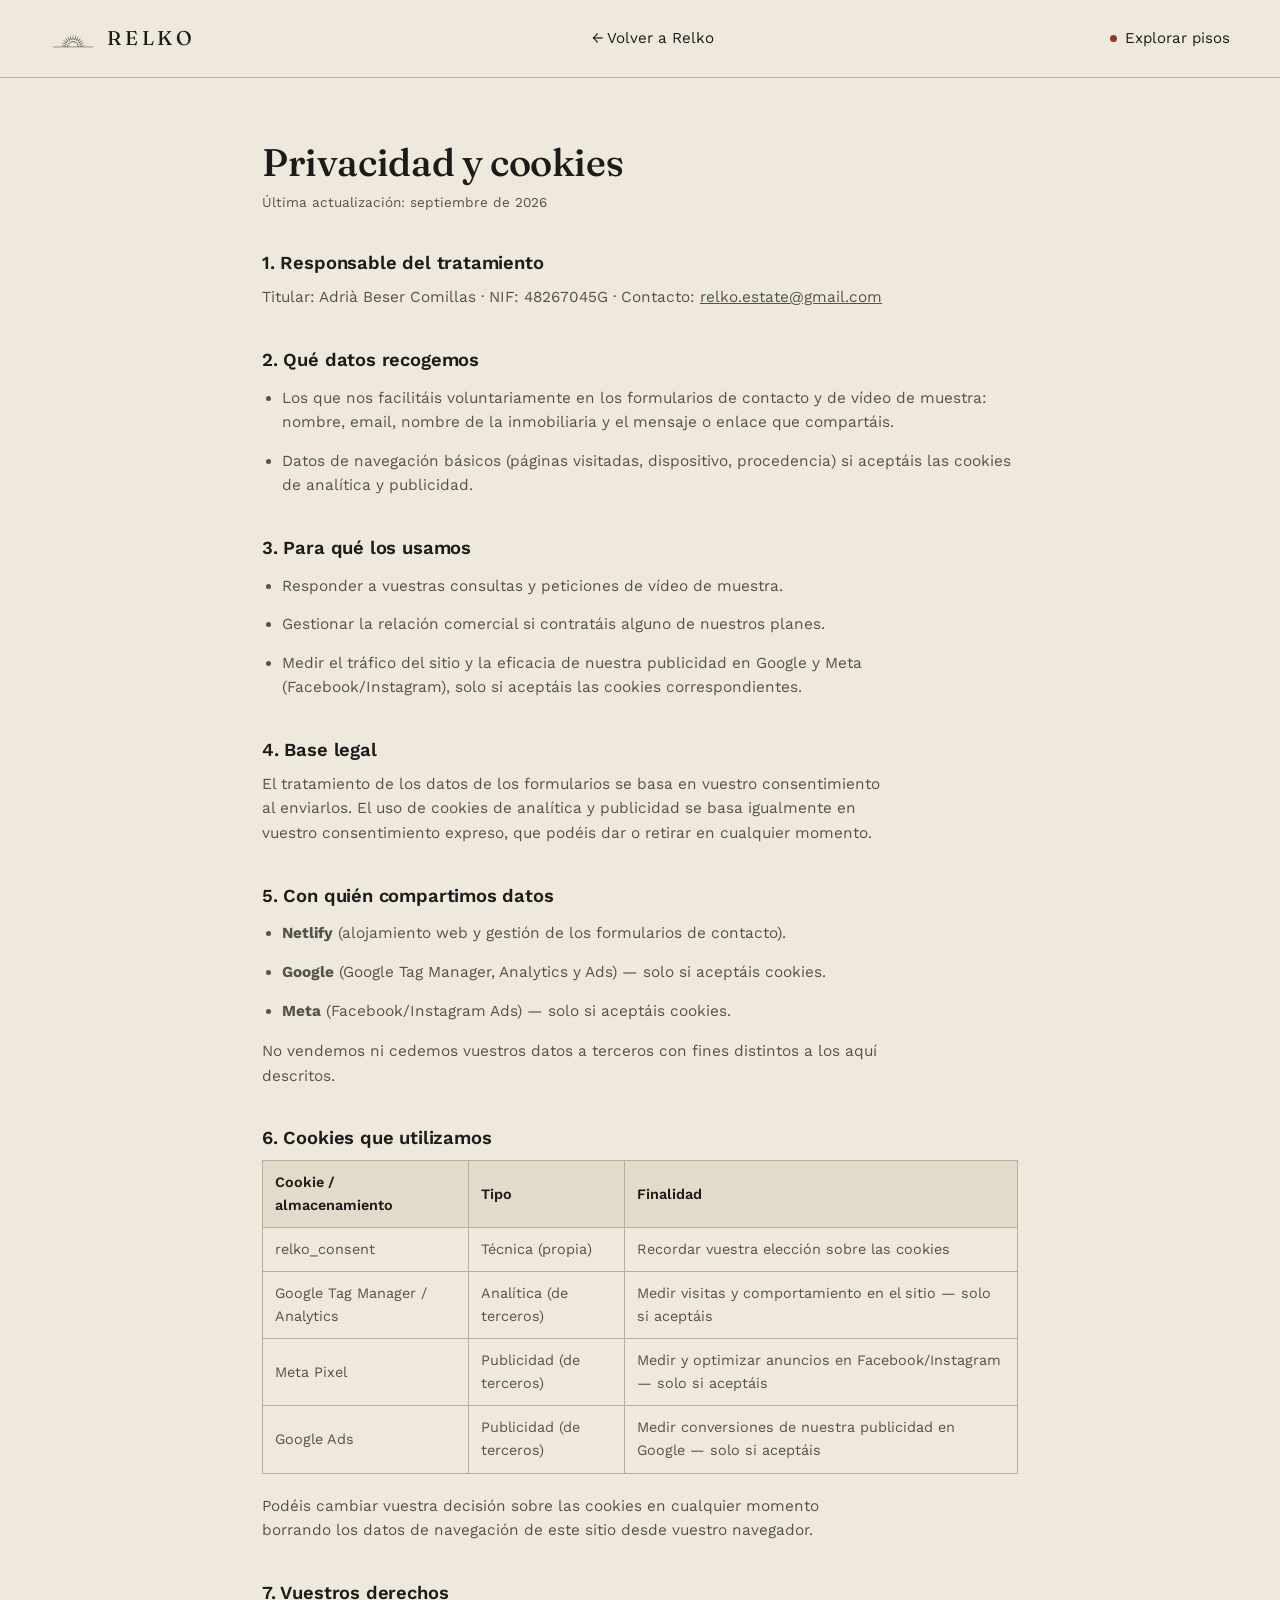
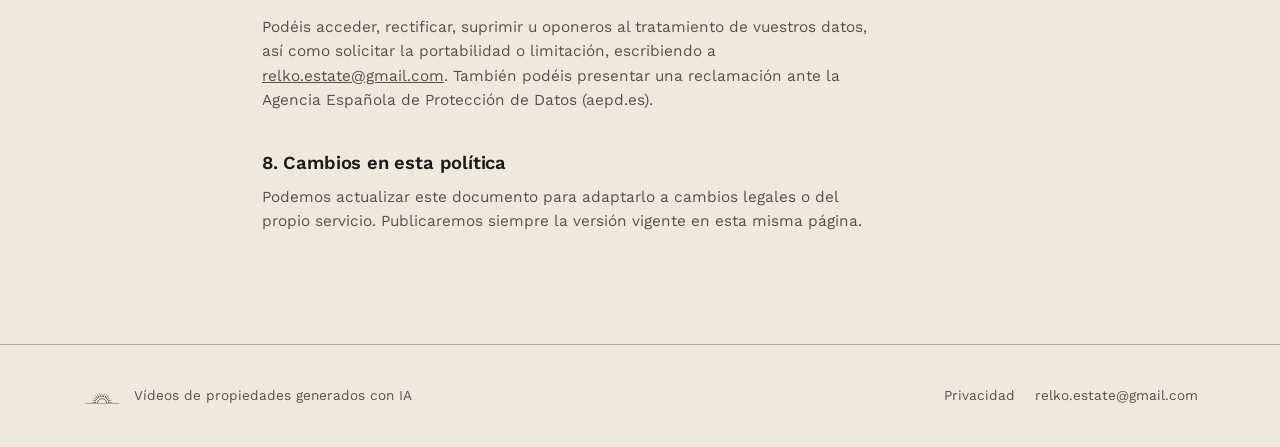
==== privacidad.html @ 25694e35 "Add Netlify Forms, advanced SEO, cookie consent + GTM/GA4 - Replace mailto: forms with real Netlify " ====
<!DOCTYPE html>
<html lang="es">
<head>
<meta charset="UTF-8">
<meta name="viewport" content="width=device-width, initial-scale=1.0">
<title>Privacidad y cookies — Relko</title>
<meta name="description" content="Política de privacidad y cookies de Relko: qué datos recogemos, para qué los usamos y cómo gestionamos las cookies de analítica y publicidad.">
<meta name="robots" content="noindex, follow">
<meta name="theme-color" content="#EFE9DD">
<link rel="icon" type="image/svg+xml" href="favicon.svg">
<link rel="preconnect" href="https://fonts.googleapis.com">
<link rel="preconnect" href="https://fonts.gstatic.com" crossorigin>
<link href="https://fonts.googleapis.com/css2?family=Fraunces:opsz,wght@9..144,400..600&family=Work+Sans:wght@400;500;600&display=swap" rel="stylesheet">
<link rel="stylesheet" href="css/styles.css">
<style>
  .legal{ padding: 64px 0 96px; }
  .legal .wrap{ max-width: 820px; }
  .legal h1{ font-size: clamp(1.9rem, 3.4vw, 2.4rem); margin-bottom: 8px; }
  .legal .updated{ font-size: 0.85rem; color: var(--ink-soft); margin-bottom: 40px; }
  .legal h2{ font-family:'Work Sans',sans-serif; font-weight:600; font-size: 1.15rem; margin: 40px 0 12px; }
  .legal p, .legal li{ font-size: 0.96rem; color: var(--ink-soft); margin-bottom: 14px; }
  .legal ul{ padding-left: 20px; }
  .legal table{ width:100%; border-collapse: collapse; margin: 12px 0 20px; font-size: 0.9rem; }
  .legal th, .legal td{ text-align:left; padding: 10px 12px; border: 1px solid var(--line); color: var(--ink-soft); }
  .legal th{ background: var(--bg-alt); color: var(--ink); font-weight:600; }
</style>
</head>
<body>

<header>
  <div class="wrap nav" id="nav">
    <a class="brand" href="index.html" aria-label="Relko, inicio">
      <svg class="sun" viewBox="0 0 120 60" role="img" aria-hidden="true">
        <g fill="currentColor">
          <path d="M41.3 48.6L27.2 48.0L41.0 50.8Z"/>
          <path d="M42.7 44.2L29.1 40.3L41.9 46.3Z"/>
          <path d="M45.0 40.3L32.8 33.3L43.8 42.2Z"/>
          <path d="M48.3 37.1L38.1 27.3L46.6 38.6Z"/>
          <path d="M52.2 34.7L44.7 22.8L50.2 35.7Z"/>
          <path d="M56.6 33.3L52.1 20.0L54.4 33.9Z"/>
          <path d="M61.1 33.0L60.0 19.0L58.9 33.0Z"/>
          <path d="M65.6 33.9L67.9 20.0L63.4 33.3Z"/>
          <path d="M69.8 35.7L75.3 22.8L67.8 34.7Z"/>
          <path d="M73.4 38.6L81.9 27.3L71.7 37.1Z"/>
          <path d="M76.2 42.2L87.2 33.3L75.0 40.3Z"/>
          <path d="M78.1 46.3L90.9 40.3L77.3 44.2Z"/>
          <path d="M79.0 50.8L92.8 48.0L78.7 48.6Z"/>
        </g>
        <path d="M46 52 A14 14 0 0 1 74 52" fill="none" stroke="currentColor" stroke-width="1.6"/>
        <path d="M8 52 H112" stroke="currentColor" stroke-width="1.1" fill="none"/>
      </svg>
      <span class="wordmark">Relko</span>
    </a>
    <nav class="links">
      <a href="index.html">← Volver a Relko</a>
    </nav>
    <div class="nav-right">
      <a class="tab-escaparate" href="propiedades.html"><span class="dot"></span> Explorar pisos</a>
    </div>
  </div>
</header>

<section class="legal">
  <div class="wrap">
    <h1>Privacidad y cookies</h1>
    <p class="updated">Última actualización: septiembre de 2026</p>

    <h2>1. Responsable del tratamiento</h2>
    <p>
      Titular: Adrià Beser Comillas ·
      NIF: 48267045G ·
      Contacto: <a href="mailto:relko.estate@gmail.com">relko.estate@gmail.com</a>
    </p>

    <h2>2. Qué datos recogemos</h2>
    <ul>
      <li>Los que nos facilitáis voluntariamente en los formularios de contacto y de vídeo de muestra: nombre, email, nombre de la inmobiliaria y el mensaje o enlace que compartáis.</li>
      <li>Datos de navegación básicos (páginas visitadas, dispositivo, procedencia) si aceptáis las cookies de analítica y publicidad.</li>
    </ul>

    <h2>3. Para qué los usamos</h2>
    <ul>
      <li>Responder a vuestras consultas y peticiones de vídeo de muestra.</li>
      <li>Gestionar la relación comercial si contratáis alguno de nuestros planes.</li>
      <li>Medir el tráfico del sitio y la eficacia de nuestra publicidad en Google y Meta (Facebook/Instagram), solo si aceptáis las cookies correspondientes.</li>
    </ul>

    <h2>4. Base legal</h2>
    <p>El tratamiento de los datos de los formularios se basa en vuestro consentimiento al enviarlos. El uso de cookies de analítica y publicidad se basa igualmente en vuestro consentimiento expreso, que podéis dar o retirar en cualquier momento.</p>

    <h2>5. Con quién compartimos datos</h2>
    <ul>
      <li><strong>Netlify</strong> (alojamiento web y gestión de los formularios de contacto).</li>
      <li><strong>Google</strong> (Google Tag Manager, Analytics y Ads) — solo si aceptáis cookies.</li>
      <li><strong>Meta</strong> (Facebook/Instagram Ads) — solo si aceptáis cookies.</li>
    </ul>
    <p>No vendemos ni cedemos vuestros datos a terceros con fines distintos a los aquí descritos.</p>

    <h2>6. Cookies que utilizamos</h2>
    <table>
      <tr><th>Cookie / almacenamiento</th><th>Tipo</th><th>Finalidad</th></tr>
      <tr><td>relko_consent</td><td>Técnica (propia)</td><td>Recordar vuestra elección sobre las cookies</td></tr>
      <tr><td>Google Tag Manager / Analytics</td><td>Analítica (de terceros)</td><td>Medir visitas y comportamiento en el sitio — solo si aceptáis</td></tr>
      <tr><td>Meta Pixel</td><td>Publicidad (de terceros)</td><td>Medir y optimizar anuncios en Facebook/Instagram — solo si aceptáis</td></tr>
      <tr><td>Google Ads</td><td>Publicidad (de terceros)</td><td>Medir conversiones de nuestra publicidad en Google — solo si aceptáis</td></tr>
    </table>
    <p>Podéis cambiar vuestra decisión sobre las cookies en cualquier momento borrando los datos de navegación de este sitio desde vuestro navegador.</p>

    <h2>7. Vuestros derechos</h2>
    <p>Podéis acceder, rectificar, suprimir u oponeros al tratamiento de vuestros datos, así como solicitar la portabilidad o limitación, escribiendo a <a href="mailto:relko.estate@gmail.com">relko.estate@gmail.com</a>. También podéis presentar una reclamación ante la Agencia Española de Protección de Datos (aepd.es).</p>

    <h2>8. Cambios en esta política</h2>
    <p>Podemos actualizar este documento para adaptarlo a cambios legales o del propio servicio. Publicaremos siempre la versión vigente en esta misma página.</p>
  </div>
</section>

<footer>
  <div class="wrap">
    <div class="footer-brand">
      <svg class="sun" viewBox="0 0 120 60" role="img" aria-hidden="true">
        <g fill="currentColor">
          <path d="M41.3 48.6L27.2 48.0L41.0 50.8Z"/>
          <path d="M42.7 44.2L29.1 40.3L41.9 46.3Z"/>
          <path d="M45.0 40.3L32.8 33.3L43.8 42.2Z"/>
          <path d="M48.3 37.1L38.1 27.3L46.6 38.6Z"/>
          <path d="M52.2 34.7L44.7 22.8L50.2 35.7Z"/>
          <path d="M56.6 33.3L52.1 20.0L54.4 33.9Z"/>
          <path d="M61.1 33.0L60.0 19.0L58.9 33.0Z"/>
          <path d="M65.6 33.9L67.9 20.0L63.4 33.3Z"/>
          <path d="M69.8 35.7L75.3 22.8L67.8 34.7Z"/>
          <path d="M73.4 38.6L81.9 27.3L71.7 37.1Z"/>
          <path d="M76.2 42.2L87.2 33.3L75.0 40.3Z"/>
          <path d="M78.1 46.3L90.9 40.3L77.3 44.2Z"/>
          <path d="M79.0 50.8L92.8 48.0L78.7 48.6Z"/>
        </g>
        <path d="M46 52 A14 14 0 0 1 74 52" fill="none" stroke="currentColor" stroke-width="1.6"/>
        <path d="M8 52 H112" stroke="currentColor" stroke-width="1.1" fill="none"/>
      </svg>
      <span>Vídeos de propiedades generados con IA</span>
    </div>
    <div class="footer-links">
      <a href="privacidad.html">Privacidad</a>
      <span>relko.estate@gmail.com</span>
    </div>
  </div>
</footer>

</body>
</html>
---- css/styles.css ----
:root{
  --bg: #EFE9DD;
  --bg-alt: #E3DBC9;
  --ink: #1C1B19;
  --ink-soft: #55524C;
  --paper: #F7F2E8;
  --gold: #C99A2E;
  --gold-dark: #A87F22;
  --brick: #8B3A2B;
  --line: #B7AF98;
  --line-soft: #CFC9B6;
}

*{ box-sizing: border-box; }
html{ scroll-behavior: smooth; }
body{
  margin:0;
  background: var(--bg);
  color: var(--ink);
  font-family: 'Work Sans', sans-serif;
  font-size: 16px;
  line-height: 1.6;
  -webkit-font-smoothing: antialiased;
}
h1,h2,h3{
  font-family: 'Fraunces', serif;
  font-weight: 520;
  line-height: 1.08;
  margin: 0;
  letter-spacing: -0.01em;
}
p{ margin: 0; color: var(--ink-soft); max-width: 62ch; }
a{ color: inherit; }
img,svg{ display:block; max-width:100%; }
.wrap{ max-width: 1180px; margin: 0 auto; padding: 0 32px; }
@media (max-width: 640px){ .wrap{ padding: 0 20px; } }

/* corner registration marks - blueprint motif */
.plate{ position: relative; border: 1px solid var(--line); }
.plate::before, .plate::after{
  content:""; position:absolute; width:10px; height:10px;
  border-top: 1.5px solid var(--ink); border-left: 1.5px solid var(--ink);
  top:-1px; left:-1px;
}
.plate::after{
  top:auto; left:auto; bottom:-1px; right:-1px;
  border-top:none; border-left:none;
  border-bottom: 1.5px solid var(--ink); border-right: 1.5px solid var(--ink);
}

/* ---------- HEADER ---------- */
header{
  position: sticky; top:0; z-index: 50;
  background: rgba(239,233,221,0.92);
  backdrop-filter: blur(6px);
  border-bottom: 1px solid var(--line);
}
.nav{ display:flex; align-items:center; justify-content:space-between; padding: 18px 0; }
.brand{ display:flex; align-items:center; gap:11px; text-decoration:none; color: var(--ink); }
.brand .sun{ width: 46px; height: 23px; overflow: visible; }
.brand .wordmark{
  font-family:'Fraunces', serif; font-weight: 430;
  font-size: 1.24rem; letter-spacing: 0.19em; text-transform: uppercase;
}
.brand:hover .sun{ color: var(--gold-dark); }
nav.links{ display:flex; gap: 32px; font-size: 0.95rem; }
nav.links a{ text-decoration:none; color: var(--ink); border-bottom: 1px solid transparent; }
nav.links a:hover{ border-bottom-color: var(--gold-dark); }
.nav-cta{
  padding: 9px 18px; background: var(--ink); color: var(--paper);
  text-decoration:none; font-size: 0.9rem; border: 1px solid var(--ink);
}
.nav-cta:hover{ background: transparent; color: var(--ink); }
.menu-btn{ display:none; background:none; border:1px solid var(--ink); padding:8px 10px; cursor:pointer; }
.nav-right{ display:flex; align-items:center; gap: 18px; }
.tab-escaparate{
  display:inline-flex; align-items:center; gap:8px;
  text-decoration:none; color: var(--ink); font-size: 0.94rem;
  padding: 8px 0; border-bottom: 1px solid transparent;
}
.tab-escaparate .dot{ width:7px; height:7px; border-radius:50%; background: var(--brick); display:inline-block; }
.tab-escaparate:hover{ border-bottom-color: var(--brick); }
body.en-escaparate .tab-escaparate{ border-bottom-color: var(--brick); font-weight:500; }

@media (max-width: 900px){ .nav-right .nav-cta{ display:none; } }
@media (max-width: 780px){
  nav.links, .nav-cta{ display:none; }
  .menu-btn{ display:block; }
  .nav.open nav.links{
    display:flex; flex-direction:column; gap: 16px;
    position:absolute; top:64px; left:0; right:0;
    background: var(--paper); border-bottom: 1px solid var(--line);
    padding: 20px 20px 24px;
  }
  .nav.open .nav-cta{ display:inline-block; margin: 0 20px 20px; text-align:center; }
}

/* ---------- HERO ---------- */
.hero{ padding: 74px 0 0; overflow: hidden; }
.hero-inner{ text-align: center; }
.hero-copy{
  max-width: 780px; margin: 0 auto;
  opacity:0; transform: translateY(14px);
  animation: rise 0.7s ease-out forwards;
}
@keyframes rise{ to{ opacity:1; transform:none; } }
@media (prefers-reduced-motion: reduce){ .hero-copy{ animation:none; opacity:1; transform:none; } }

.kicker{ font-size: 0.92rem; color: var(--ink-soft); margin-bottom: 20px; letter-spacing: 0.02em; }
.hero .kicker{ display:inline-block; padding: 0 0 6px; border-bottom: 1px solid var(--gold-dark); }
.hero h1{ font-size: clamp(2.3rem, 5vw, 3.9rem); margin-bottom: 24px; }
.hero h1 em{ font-style: normal; color: var(--brick); }
.hero p.lead{ font-size: 1.1rem; margin: 0 auto 34px; }
.cta-row{ display:flex; gap: 16px; flex-wrap: wrap; justify-content:center; }
.btn{ padding: 13px 26px; text-decoration:none; font-size: 0.98rem; display:inline-block; border: 1px solid var(--ink); cursor:pointer; }
.btn-primary{ background: var(--ink); color: var(--paper); }
.btn-primary:hover{ background: var(--brick); border-color: var(--brick); }
.btn-ghost{ background:transparent; color: var(--ink); }
.btn-ghost:hover{ background: var(--ink); color: var(--paper); }

.stage{ position: relative; margin: 72px auto 0; max-width: 860px; padding-bottom: 6px; }
.stage-rays{
  position:absolute; left:50%; top: -46px; transform: translateX(-50%);
  width: 132%; max-width: 1100px; color: var(--line); opacity: .55; pointer-events:none;
}
.browser{
  position: relative; width: min(660px, 100%); margin: 0 auto;
  background: var(--ink); border: 1px solid var(--ink); box-shadow: 0 24px 60px rgba(28,27,25,0.20);
}
.browser-bar{ display:flex; align-items:center; gap:6px; padding: 9px 12px; background:#2A2926; }
.browser-bar span{ width:8px; height:8px; border-radius:50%; background:#565349; }
.browser-bar i{
  font-style:normal; margin-left: 12px; font-size: 0.72rem; color:#8E8A7E;
  background:#201F1D; padding: 3px 12px; flex:1; text-align:center;
}
.browser-screen{
  position:relative; aspect-ratio: 16/9; overflow:hidden;
  background: linear-gradient(160deg,#4A4E52 0%, #34383C 55%, #232629 100%);
}
.listing{ position:absolute; left:22px; bottom:20px; color: var(--paper); text-align:left; }
.listing-title{ font-family:'Fraunces',serif; font-size: 1.15rem; }
.listing-meta{ font-size: 0.8rem; color:#B7BBC0; margin-top:3px; }

.phone{
  position:absolute; right: -6px; bottom: -34px; width: 168px; padding: 9px 9px 16px;
  background: var(--ink); border: 1px solid #3A3833; box-shadow: 0 18px 40px rgba(28,27,25,0.28);
}
@media (max-width: 720px){
  .phone{ width: 116px; right: -2px; bottom: -22px; padding: 6px 6px 11px; }
  .stage{ margin-top: 56px; }
}
.screen{
  position:relative; aspect-ratio: 9/16; overflow:hidden;
  background: linear-gradient(165deg,#4A4E52 0%, #34383C 55%, #232629 100%);
  border: 1px solid #454C58;
}
.grain{
  position:absolute; inset:0;
  background-image:
    linear-gradient(0deg, rgba(0,0,0,0.42), rgba(0,0,0,0.02) 45%),
    repeating-linear-gradient(90deg, rgba(255,255,255,0.045) 0 1px, transparent 1px 34px),
    repeating-linear-gradient(0deg, rgba(255,255,255,0.045) 0 1px, transparent 1px 34px);
}
.play{
  position:absolute; left:50%; top:46%; transform: translate(-50%,-50%);
  width: 52px; height:52px; border-radius:50%; background: rgba(247,242,232,0.94);
  display:flex; align-items:center; justify-content:center;
}
.play.small{ width: 30px; height:30px; }
.play::after{
  content:""; width:0; height:0;
  border-top: 9px solid transparent; border-bottom: 9px solid transparent;
  border-left: 14px solid var(--ink); margin-left:4px;
}
.play.small::after{ border-top-width:5px; border-bottom-width:5px; border-left-width:8px; margin-left:2px; }
.caption{ position:absolute; left:9px; right:9px; bottom:10px; color: var(--paper); text-align:left; }
.caption .tag{ display:inline-block; background: var(--gold); color: var(--ink); padding: 1px 6px; font-size: 0.56rem; margin-bottom:5px; }
.caption .room{ font-family:'Fraunces',serif; font-size:0.74rem; }
@media (max-width: 720px){ .caption .tag{ display:none; } .caption .room{ font-size:0.6rem; } }

.same-video{ position:absolute; left: 4%; bottom: -30px; font-family:'Fraunces',serif; font-size: 0.95rem; color: var(--ink-soft); }
.same-video::after{ content:""; position:absolute; left: 100%; top: 50%; width: 78px; height:1px; margin-left: 10px; background: var(--line); }
@media (max-width: 720px){ .same-video{ display:none; } }

/* ---------- STAT STRIP ---------- */
.stat-strip{ margin-top: 96px; border-top: 1px solid var(--line); border-bottom: 1px solid var(--line); background: var(--bg-alt); }
.stat-strip .wrap{ display:grid; grid-template-columns: repeat(3,1fr); }
.stat{ padding: 30px 28px; border-left: 1px solid var(--line); }
.stat:first-child{ border-left:none; }
@media (max-width: 700px){
  .stat-strip .wrap{ grid-template-columns: 1fr; }
  .stat{ border-left:none; border-top: 1px solid var(--line); }
  .stat:first-child{ border-top:none; }
}
.stat .num{ font-family:'Fraunces',serif; font-size: 2.1rem; color: var(--brick); }
.stat .label{ font-size: 0.92rem; color: var(--ink-soft); margin-top:4px; }

/* ---------- SECTION GENERIC ---------- */
section{ padding: 96px 0; }
.section-alt{ background: var(--bg-alt); }
.section-head{ max-width: 640px; margin-bottom: 56px; }
.section-head .kicker{ margin-bottom: 14px; }
.section-head h2{ font-size: clamp(1.9rem, 3.4vw, 2.6rem); margin-bottom: 16px; }

/* ---------- COMO FUNCIONA ---------- */
.steps{ display:grid; grid-template-columns: repeat(3, 1fr); gap:0; }
@media (max-width: 860px){ .steps{ grid-template-columns:1fr; } }
.step{ padding: 32px 30px; border-top: 1px solid var(--ink); border-left: 1px solid var(--line-soft); }
.step:first-child{ border-left:none; }
@media (max-width: 860px){ .step{ border-left:none; border-top: 1px solid var(--ink); } .step:first-child{ border-top: 1px solid var(--ink); } }
.step .n{ font-family:'Fraunces',serif; font-size: 2.6rem; color: var(--line); line-height:1; margin-bottom:18px; }
.step h3{ font-size: 1.2rem; margin-bottom: 10px; }
.step p{ font-size: 0.96rem; }

/* ---------- FORMATOS ---------- */
.formats{ display:grid; grid-template-columns: repeat(3,1fr); gap: 28px; }
@media (max-width: 900px){ .formats{ grid-template-columns:1fr; } }
.format-card{ padding: 30px 26px 34px; background: var(--paper); }
.format-card .fig{ height: 120px; margin-bottom: 22px; position:relative; border: 1px dashed var(--line); display:flex; align-items:center; justify-content:center; }
.format-card h3{ font-size: 1.12rem; margin-bottom: 10px; }
.format-card p{ font-size: 0.94rem; }
.fig .avatar-dot{ width:34px; height:34px; border-radius:50%; border:1.5px solid var(--ink); position:relative; }
.fig .avatar-dot::after{ content:""; position:absolute; left:50%; bottom:-16px; transform:translateX(-50%); width:46px; height:20px; border:1.5px solid var(--ink); border-bottom:none; border-radius: 30px 30px 0 0; }
.fig .path-line{ width: 70%; height:1px; background: var(--line); position:relative; }
.fig .path-line::before, .fig .path-line::after{ content:""; position:absolute; top:50%; width:8px; height:8px; border-radius:50%; transform:translateY(-50%); }
.fig .path-line::before{ left:0; background: var(--ink); }
.fig .path-line::after{ right:0; background: var(--gold-dark); }
.fig .data-tags span{ display:block; font-size:0.72rem; border:1px solid var(--line); padding:3px 8px; margin-bottom:6px; color: var(--ink-soft); }

/* ---------- IA ---------- */
.ai-grid{ display:grid; grid-template-columns: repeat(3,1fr); border-top: 1px solid var(--ink); }
@media (max-width: 900px){ .ai-grid{ grid-template-columns: repeat(2,1fr); } }
@media (max-width: 620px){ .ai-grid{ grid-template-columns: 1fr; } }
.ai-item{ padding: 30px 28px 34px; border-bottom: 1px solid var(--line-soft); border-left: 1px solid var(--line-soft); }
.ai-item:nth-child(3n+1){ border-left: none; }
@media (max-width: 900px){ .ai-item{ border-left: 1px solid var(--line-soft); } .ai-item:nth-child(3n+1){ border-left: 1px solid var(--line-soft); } .ai-item:nth-child(2n+1){ border-left: none; } }
@media (max-width: 620px){ .ai-item, .ai-item:nth-child(n){ border-left: none; } }
.ai-n{ font-family:'Work Sans',sans-serif; font-size: 0.78rem; letter-spacing: 0.16em; color: var(--gold-dark); margin-bottom: 16px; }
.ai-item h3{ font-size: 1.1rem; margin-bottom: 9px; }
.ai-item p{ font-size: 0.94rem; }

/* ---------- DIFUSION ---------- */
.dif-grid{ display:grid; grid-template-columns: repeat(3,1fr); gap: 26px; }
@media (max-width: 900px){ .dif-grid{ grid-template-columns: 1fr; } }
.dif-item{ background: var(--paper); border: 1px solid var(--line); padding: 30px 26px 32px; }
.dif-item h3{ font-size: 1.15rem; margin-bottom: 10px; }
.dif-item p{ font-size: 0.95rem; }
.dif-link{ display:inline-block; margin-top: 18px; font-size: 0.92rem; color: var(--ink); text-decoration:none; border-bottom: 1px solid var(--line); }
.dif-link:hover{ color: var(--brick); border-bottom-color: var(--brick); }

/* ---------- MUESTRA ---------- */
.sample{ display:grid; grid-template-columns: 1fr 1fr; gap: 0; border: 1px solid var(--ink); background: var(--paper); }
@media (max-width: 880px){ .sample{ grid-template-columns: 1fr; } }
.sample-left{ padding: 44px 40px; }
.sample-left h2{ font-size: clamp(1.7rem, 2.8vw, 2.2rem); margin-bottom: 16px; }
.sample-left p{ font-size: 0.98rem; }
.sample-list{ list-style:none; padding:0; margin: 26px 0 0; font-size: 0.94rem; color: var(--ink-soft); }
.sample-list li{ padding: 10px 0 10px 24px; border-top: 1px solid var(--line-soft); position:relative; }
.sample-list li::before{ content:""; position:absolute; left:2px; top: 19px; width: 10px; height:1px; background: var(--gold-dark); }
.sample-form{ padding: 44px 40px; border-left: 1px solid var(--line); background: var(--bg); }
@media (max-width: 880px){ .sample-form{ border-left:none; border-top: 1px solid var(--line); } }
.field-row{ display:grid; grid-template-columns: 1fr 1fr; gap: 14px; }
@media (max-width: 520px){ .field-row{ grid-template-columns: 1fr; gap:0; } }
.field label span{ color: var(--brick); }
.field select{ width:100%; padding: 10px 12px; font-family:'Work Sans',sans-serif; font-size: 0.95rem; border: 1px solid var(--line); background: var(--paper); color: var(--ink); }
.sample-form button{ width:100%; margin-top: 8px; padding: 14px 26px; background: var(--ink); color: var(--paper); border: 1px solid var(--ink); font-family:'Work Sans',sans-serif; font-size: 1rem; cursor:pointer; }
.sample-form button:hover{ background: var(--brick); border-color: var(--brick); }
.sample-note{ font-size: 0.82rem; margin-top: 14px; }
.sample-note a{ color: var(--ink); }

/* ---------- TRUST BAR ---------- */
.trust-bar{ display:grid; grid-template-columns: repeat(2, 1fr); gap: 18px 32px; }
@media (max-width: 700px){ .trust-bar{ grid-template-columns: 1fr; } }
.trust-item{ display:flex; align-items:flex-start; gap: 12px; font-size: 0.96rem; }
.trust-item .check{
  width: 20px; height: 20px; flex-shrink: 0; margin-top: 2px;
  color: var(--gold-dark);
}

/* ---------- PRICING ---------- */
.pricing-toggle{ display:inline-flex; border:1px solid var(--ink); margin-bottom: 44px; }
.pricing-toggle button{ padding: 10px 22px; background:none; border:none; font-family:'Work Sans',sans-serif; font-size: 0.94rem; cursor:pointer; color: var(--ink); }
.pricing-toggle button.active{ background: var(--ink); color: var(--paper); }
.price-panel{ display:none; }
.price-panel.active{ display:block; }
.single-price{ display:flex; align-items:baseline; gap:18px; flex-wrap:wrap; padding: 40px 36px; background: var(--paper); border:1px solid var(--line); margin-bottom: 20px; }
.single-price .amount{ font-family:'Fraunces',serif; font-size: 3.2rem; color: var(--brick); }
.single-price .desc{ max-width: 460px; }
.single-price .desc h3{ font-family:'Work Sans',sans-serif; font-weight:600; font-size:1.05rem; margin-bottom:6px; }
.plans{ display:grid; grid-template-columns: repeat(3,1fr); gap:0; border:1px solid var(--line); }
@media (max-width: 900px){ .plans{ grid-template-columns:1fr; } }
.plan{ padding: 34px 28px; border-left: 1px solid var(--line); background: var(--paper); }
.plan:first-child{ border-left:none; }
@media (max-width: 900px){ .plan{ border-left:none; border-top:1px solid var(--line); } .plan:first-child{ border-top:none; } }
.plan.featured{ background: var(--ink); color: var(--paper); }
.plan.featured p, .plan.featured .plan-name{ color: #C9CDD3; }
.plan-name{ font-size: 0.92rem; color: var(--ink-soft); margin-bottom: 6px; }
.plan .amount{ font-family:'Fraunces',serif; font-size: 2.4rem; margin-bottom: 4px; }
.plan .per{ font-size: 0.86rem; color: var(--ink-soft); margin-bottom: 22px; display:block; }
.plan.featured .per{ color:#9BA1AA; }
.plan ul{ list-style:none; padding:0; margin: 0 0 26px; font-size: 0.92rem; }
.plan li{ padding: 9px 0; border-top: 1px solid var(--line-soft); }
.plan.featured li{ border-top-color: #3A404A; }
.plan li:first-child{ border-top:none; }
.plan a{ text-decoration:none; font-size:0.9rem; font-weight:600; }
.plan .tag{ display:inline-block; background: var(--gold); color: var(--ink); font-size:0.72rem; padding:3px 9px; margin-bottom:14px; }
.fine-print{ font-size: 0.86rem; color: var(--ink-soft); margin-top: 22px; }

/* ---------- CTA FINAL ---------- */
.cta-final{ background: var(--ink); color: var(--paper); }
.cta-final .wrap{ padding: 96px 32px; text-align:center; }
.cta-final h2{ color: var(--paper); font-size: clamp(2rem,4vw,3rem); max-width: 720px; margin: 0 auto 26px; }
.cta-final p{ color:#B9BEC5; max-width: 520px; margin: 0 auto 36px; }
.cta-final .btn-primary{ background: var(--gold); border-color: var(--gold); color: var(--ink); }
.cta-final .btn-primary:hover{ background: var(--paper); border-color: var(--paper); }

/* ---------- CONTACTO ---------- */
.contact-grid{ display:grid; grid-template-columns: 1fr 1fr; gap: 56px; align-items:start; }
@media (max-width: 860px){ .contact-grid{ grid-template-columns:1fr; gap:40px; } }
.qa{ margin-top: 8px; }
.qa details{ border-top: 1px solid var(--line); padding: 16px 0; }
.qa details:last-of-type{ border-bottom: 1px solid var(--line); }
.qa summary{ cursor:pointer; list-style:none; font-size: 1rem; font-weight:500; display:flex; justify-content:space-between; align-items:center; gap:16px; }
.qa summary::-webkit-details-marker{ display:none; }
.qa summary::after{ content:"+"; font-size:1.2rem; color: var(--ink-soft); }
.qa details[open] summary::after{ content:"\2013"; }
.qa details p{ margin-top: 10px; font-size: 0.95rem; }

.contact-box{ background: var(--paper); border:1px solid var(--line); padding: 34px 30px; }
.contact-box h3{ font-size: 1.3rem; margin-bottom: 10px; }
.contact-box p{ font-size: 0.95rem; margin-bottom: 22px; }
.field{ margin-bottom: 16px; }
.field label{ display:block; font-size: 0.86rem; color: var(--ink-soft); margin-bottom: 6px; }
.field input, .field textarea{ width:100%; padding: 10px 12px; font-family:'Work Sans',sans-serif; font-size: 0.95rem; border: 1px solid var(--line); background: var(--bg); color: var(--ink); }
.field textarea{ min-height: 96px; resize: vertical; }
.field input:focus, .field textarea:focus, .field select:focus{ outline: 2px solid var(--gold-dark); outline-offset: 1px; }
.contact-box button{ padding: 12px 26px; background: var(--ink); color: var(--paper); border: 1px solid var(--ink); font-family:'Work Sans',sans-serif; font-size: 0.96rem; cursor:pointer; }
.contact-box button:hover{ background: var(--brick); border-color: var(--brick); }
.contact-direct{ margin-top: 18px; font-size: 0.88rem; color: var(--ink-soft); }
.contact-direct a{ color: var(--ink); }

.hp-field{ position:absolute; left:-9999px; top:-9999px; }
.form-success{
  display:none; margin-top:16px; padding:14px 16px;
  background: var(--bg); border:1px solid var(--gold-dark); color: var(--ink);
  font-size:0.9rem;
}
.form-success.visible{ display:block; }

/* ---------- BOTON FLOTANTE ---------- */
.float-contact{
  position: fixed; right: 22px; bottom: 22px; z-index: 80;
  display:flex; align-items:center; gap:9px; padding: 13px 20px;
  background: var(--ink); color: var(--paper); border: 1px solid var(--ink); text-decoration:none;
  font-size: 0.94rem; box-shadow: 0 6px 20px rgba(28,27,25,0.18);
}
.float-contact:hover{ background: var(--brick); border-color: var(--brick); }
.float-contact svg{ width: 16px; height: 16px; }
@media (max-width: 640px){ .float-contact{ right: 14px; bottom: 14px; padding: 12px 16px; font-size: 0.88rem; } }

/* ---------- FOOTER ---------- */
/* ---------- COOKIE BANNER ---------- */
.cookie-banner{
  position: fixed; left: 16px; right: 16px; bottom: 16px; z-index: 90;
  max-width: 620px; margin: 0 auto;
  background: var(--ink); color: var(--paper);
  border: 1px solid var(--ink);
  box-shadow: 0 12px 30px rgba(28,27,25,0.28);
}
.cookie-banner-inner{ padding: 20px 22px; }
.cookie-banner p{ color: #C9CDD3; font-size: 0.88rem; margin-bottom: 14px; }
.cookie-banner p a{ color: var(--paper); text-decoration: underline; }
.cookie-actions{ display:flex; gap: 10px; justify-content:flex-end; }
.cookie-actions button{
  padding: 9px 18px; font-family:'Work Sans',sans-serif; font-size: 0.88rem; cursor:pointer;
  border: 1px solid var(--paper);
}
#cookieReject{ background: transparent; color: var(--paper); }
#cookieReject:hover{ background: rgba(247,242,232,0.1); }
#cookieAccept{ background: var(--gold); color: var(--ink); border-color: var(--gold); }
#cookieAccept:hover{ background: var(--paper); border-color: var(--paper); }
@media (max-width: 480px){ .cookie-actions{ flex-direction: column-reverse; } .cookie-actions button{ width:100%; } }

footer{ padding: 40px 0; border-top:1px solid var(--line); }
footer .wrap{ display:flex; justify-content:space-between; align-items:center; flex-wrap:wrap; gap:16px; font-size:0.85rem; color: var(--ink-soft); }
.footer-brand{ display:flex; align-items:center; gap:12px; color: var(--ink); }
.footer-brand .sun{ width: 40px; height: 20px; overflow: visible; }
.footer-brand span{ color: var(--ink-soft); }
.footer-links{ display:flex; align-items:center; gap: 20px; }
.footer-links a{ color: var(--ink-soft); text-decoration:none; }
.footer-links a:hover{ color: var(--ink); }

/* ---------- ESCAPARATE: cabecera ---------- */
.esc-head{ padding: 68px 0 44px; }
.esc-head h1{ font-size: clamp(2.1rem, 4.4vw, 3.2rem); margin-bottom: 18px; max-width: 16ch; }
.esc-head p{ font-size: 1.05rem; }
.esc-count{ margin-top: 26px; font-size: 0.9rem; color: var(--ink-soft); display:inline-block; border-top: 1px solid var(--line); padding-top: 12px; }
.esc-count strong{ font-family:'Fraunces',serif; font-size: 1.3rem; color: var(--ink); }

/* ---------- ESCAPARATE: filtros ---------- */
.esc-filters{ position: sticky; top: 69px; z-index: 40; background: var(--bg-alt); border-top: 1px solid var(--line); border-bottom: 1px solid var(--line); }
.filters-toggle{ display:none; }
.filter-row{ display:grid; grid-template-columns: 1.4fr repeat(5, 1fr) auto; gap: 14px; align-items:end; padding: 18px 0; }
@media (max-width: 1040px){ .filter-row{ grid-template-columns: repeat(3,1fr); } }
@media (max-width: 760px){
  .filters-toggle{
    display:flex; width:100%; align-items:center; justify-content:space-between;
    padding: 14px 0; background:none; border:none; cursor:pointer;
    font-family:'Work Sans',sans-serif; font-size: 0.95rem; font-weight:500; color: var(--ink);
  }
  .filters-toggle .chevron{ width:18px; height:18px; transition: transform .2s ease; }
  #escFilters.open .filters-toggle .chevron{ transform: rotate(180deg); }
  .filter-row{ display:none; padding-top: 4px; }
  #escFilters.open .filter-row{ display:grid; }
}
@media (max-width: 620px){ .filter-row{ grid-template-columns: repeat(2,1fr); } }
.filter label{ display:block; font-size: 0.76rem; color: var(--ink-soft); margin-bottom: 5px; letter-spacing: 0.04em; }
.filter input, .filter select{ width: 100%; padding: 9px 10px; font-family:'Work Sans',sans-serif; font-size: 0.92rem; border: 1px solid var(--line); background: var(--paper); color: var(--ink); }
#f-limpiar{ padding: 9px 16px; background: transparent; color: var(--ink); border: 1px solid var(--ink); font-family:'Work Sans',sans-serif; font-size: 0.9rem; cursor:pointer; height: 38px; }
#f-limpiar:hover{ background: var(--ink); color: var(--paper); }

/* ---------- ESCAPARATE: resultados ---------- */
.esc-results{ padding: 34px 0 84px; }
.results-bar{ display:flex; justify-content:space-between; align-items:baseline; flex-wrap:wrap; gap:12px; font-size: 0.9rem; color: var(--ink-soft); margin-bottom: 26px; }
.publish-link{ color: var(--ink); text-decoration:none; border-bottom:1px solid var(--line); }
.publish-link:hover{ border-bottom-color: var(--brick); color: var(--brick); }

.cards{ display:grid; grid-template-columns: repeat(4, 1fr); gap: 26px; }
@media (max-width: 1040px){ .cards{ grid-template-columns: repeat(3,1fr); } }
@media (max-width: 760px){ .cards{ grid-template-columns: repeat(2,1fr); gap:18px; } }
@media (max-width: 460px){ .cards{ grid-template-columns: 1fr; } }

.card{ background: var(--paper); border: 1px solid var(--line); cursor: pointer; display:flex; flex-direction:column; transition: transform .18s ease, box-shadow .18s ease; text-decoration:none; color:inherit; }
.card:hover{ transform: translateY(-3px); box-shadow: 0 14px 30px rgba(28,27,25,0.13); }
@media (prefers-reduced-motion: reduce){ .card{ transition:none; } .card:hover{ transform:none; } }
.card-media{ position:relative; aspect-ratio: 4/5; overflow:hidden; background: linear-gradient(165deg,#4A4E52 0%, #34383C 55%, #232629 100%); }
.card-media .badge{ position:absolute; top:10px; left:10px; z-index:2; background: var(--gold); color: var(--ink); font-size: 0.66rem; padding: 3px 8px; letter-spacing: .04em; }
.card-media .dur{ position:absolute; bottom:10px; right:10px; z-index:2; background: rgba(28,27,25,0.72); color: var(--paper); font-size: 0.68rem; padding: 2px 7px; }
.card-body{ padding: 16px 16px 18px; display:flex; flex-direction:column; gap:6px; flex:1; }
.card-precio{ font-family:'Fraunces',serif; font-size: 1.35rem; }
.card-titulo{ font-size: 0.95rem; font-weight:500; line-height:1.35; }
.card-zona{ font-size: 0.85rem; color: var(--ink-soft); }
.card-meta{ margin-top: auto; padding-top: 12px; border-top: 1px solid var(--line-soft); font-size: 0.8rem; color: var(--ink-soft); display:flex; gap:10px; flex-wrap:wrap; }
.card-agencia{ font-size: 0.76rem; color: var(--ink-soft); margin-top: 8px; }

.empty{ text-align:center; padding: 60px 0; grid-column: 1 / -1; }
.empty p{ margin: 0 auto 18px; }
#empty-reset{ padding: 11px 22px; background: var(--ink); color: var(--paper); border:1px solid var(--ink); font-family:'Work Sans',sans-serif; cursor:pointer; }

/* ---------- ESCAPARATE: bloque publicar ---------- */
.esc-publish{ background: var(--bg-alt); border-top: 1px solid var(--line); padding: 72px 0; }
.publish-box{ display:flex; justify-content:space-between; align-items:center; gap: 40px; flex-wrap: wrap; background: var(--paper); border: 1px solid var(--ink); padding: 40px; }
.publish-box h2{ font-size: clamp(1.6rem, 2.6vw, 2.1rem); margin: 8px 0 12px; }

/* ---------- FICHA (detalle de propiedad) ---------- */
.ficha-hero{ padding: 40px 0 0; }
.back-link{ display:inline-block; margin-bottom: 24px; font-size: 0.9rem; color: var(--ink); text-decoration:none; border-bottom: 1px solid var(--line); }
.back-link:hover{ color: var(--brick); border-bottom-color: var(--brick); }
.ficha-box{ border: 1px solid var(--ink); background: var(--paper); margin-bottom: 90px; }
.ficha-grid{ display:grid; grid-template-columns: 1.15fr 1fr; }
@media (max-width: 860px){ .ficha-grid{ grid-template-columns: 1fr; } }
.ficha-video{ padding: 30px; border-right: 1px solid var(--line); }
@media (max-width: 860px){ .ficha-video{ border-right:none; border-bottom: 1px solid var(--line); } }
.video-frame{ position:relative; aspect-ratio: 16/9; overflow:hidden; background: linear-gradient(160deg,#4A4E52 0%, #34383C 55%, #232629 100%); border: 1px solid var(--ink); }
.video-label{ position:absolute; left: 14px; bottom: 12px; color: var(--paper); font-size: 0.78rem; letter-spacing: .04em; }
.video-alt{ display:flex; gap: 14px; align-items:center; margin-top: 18px; }
.mini-vertical{ position:relative; width: 54px; aspect-ratio: 9/16; flex-shrink:0; background: linear-gradient(165deg,#4A4E52 0%, #34383C 55%, #232629 100%); border: 1px solid var(--line); }
.video-alt strong{ display:block; font-size: 0.88rem; font-weight:600; }
.video-alt span{ font-size: 0.84rem; color: var(--ink-soft); }

.ficha-info{ padding: 30px; }
.ficha-precio{ font-family:'Fraunces',serif; font-size: 2.1rem; color: var(--brick); }
.ficha-info h1{ font-size: 1.35rem; margin: 6px 0 4px; }
.ficha-zona{ font-size: 0.92rem; color: var(--ink-soft); margin-bottom: 18px; }
.chips{ display:flex; flex-wrap:wrap; gap: 8px; margin-bottom: 20px; }
.chips span{ font-size: 0.8rem; border: 1px solid var(--line); padding: 4px 10px; color: var(--ink-soft); }
.ficha-info > p{ font-size: 0.95rem; margin-bottom: 20px; }
.features{ list-style:none; padding:0; margin: 0 0 26px; font-size: 0.9rem; color: var(--ink-soft); }
.features li{ padding: 8px 0 8px 20px; border-top: 1px solid var(--line-soft); position:relative; }
.features li::before{ content:""; position:absolute; left:0; top:16px; width:9px; height:1px; background: var(--gold-dark); }
.agency{ border: 1px solid var(--line); background: var(--bg); padding: 20px; }
.agency-label{ font-size: 0.74rem; color: var(--ink-soft); letter-spacing: .06em; }
.agency-name{ font-family:'Fraunces',serif; font-size: 1.1rem; margin: 4px 0 14px; }
.agency .btn{ display:block; text-align:center; }
.agency-note{ font-size: 0.78rem; color: var(--ink-soft); margin-top: 10px; }
.not-found{ padding: 90px 0; text-align:center; }
.not-found h1{ font-size: 2rem; margin-bottom: 14px; }
.not-found p{ margin: 0 auto 26px; }
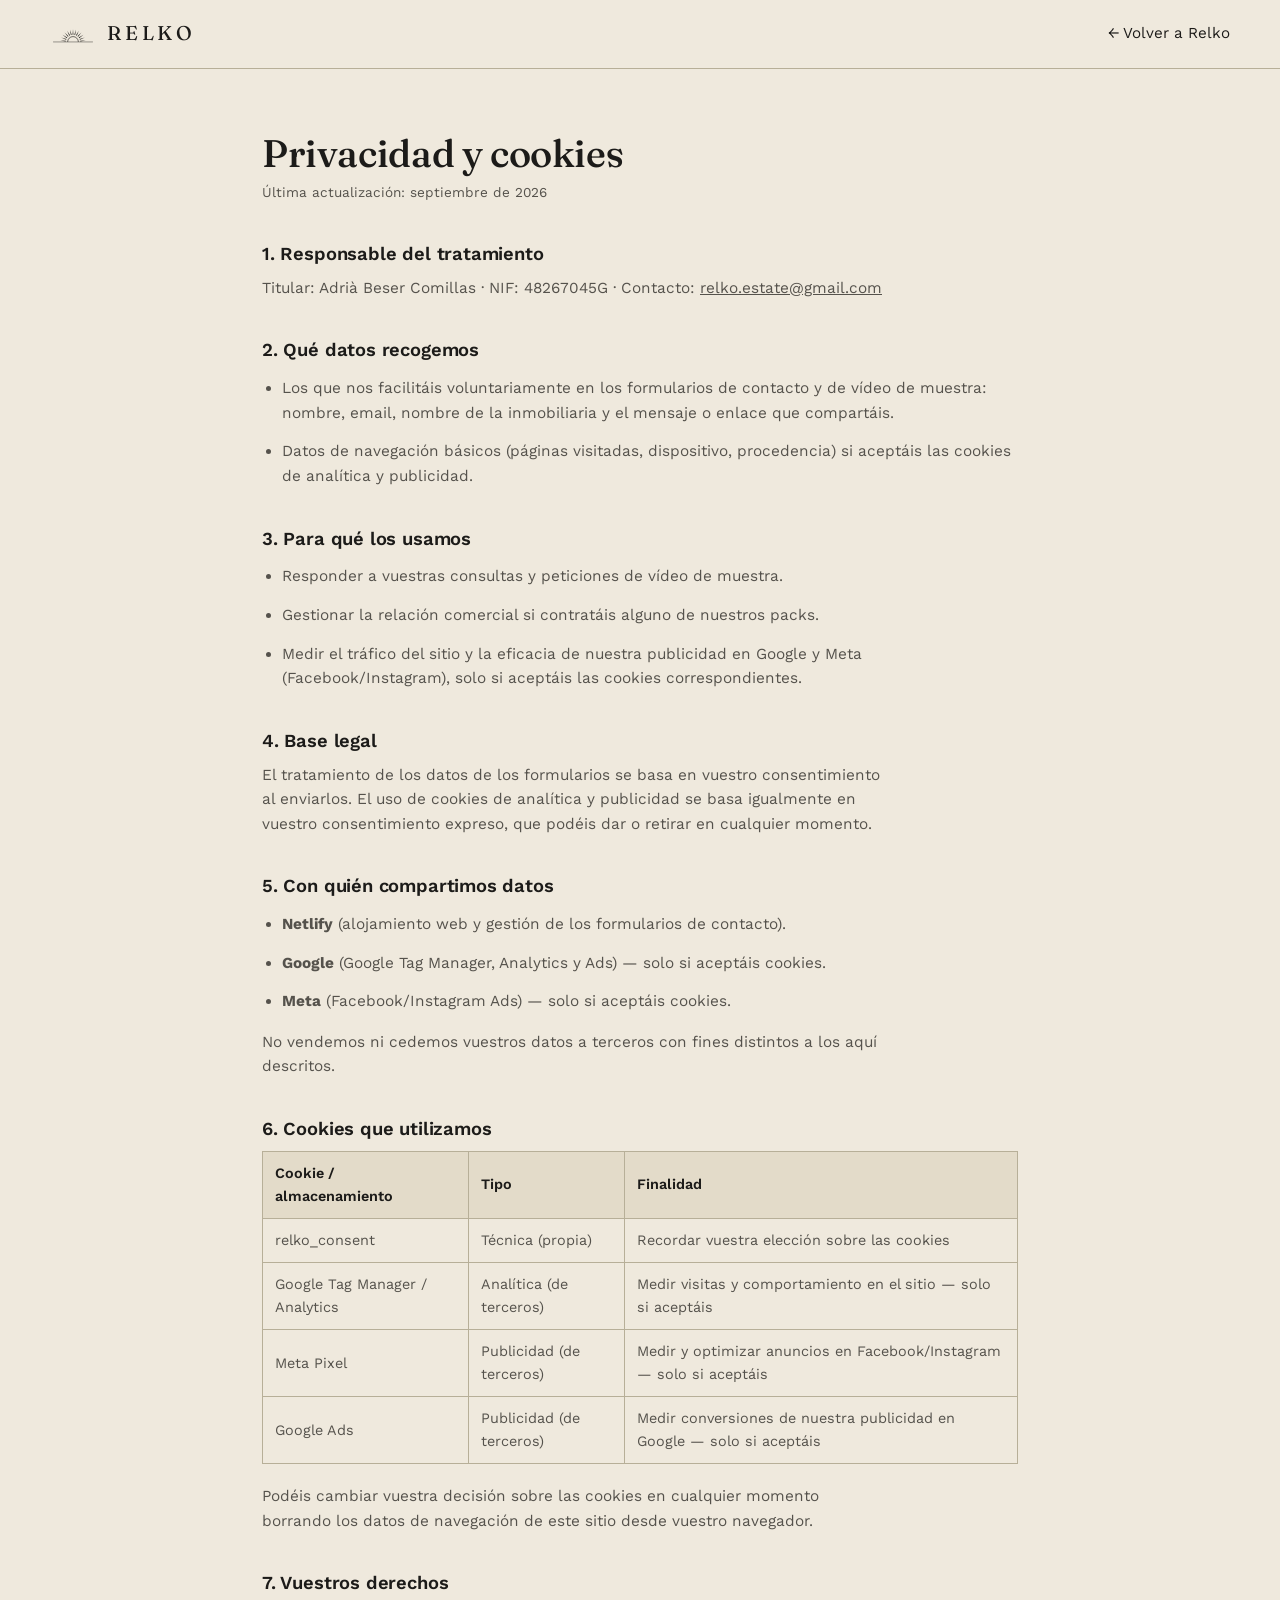
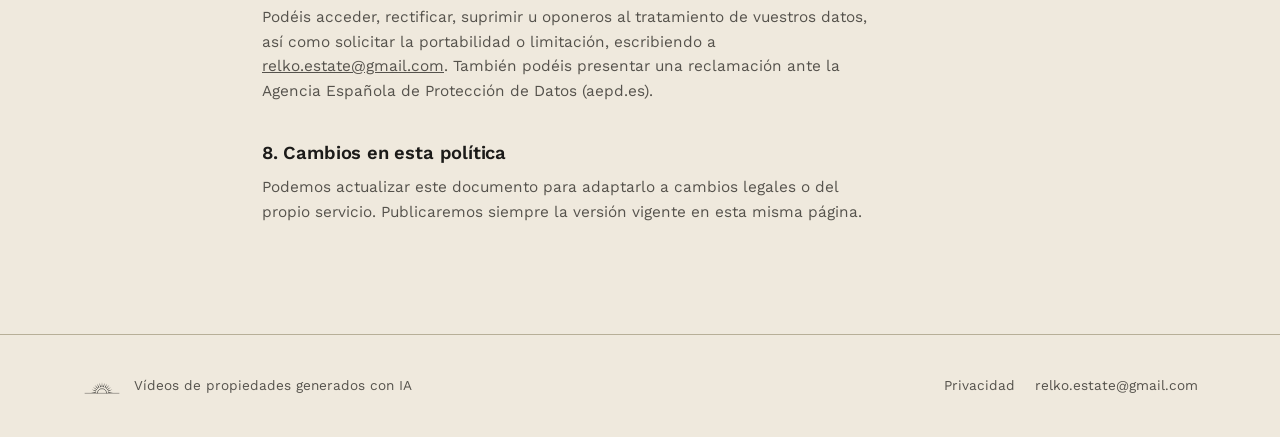
==== commit 7697b3da: "Switch to pack-based pricing with video modality extras Replace the escaparate (public property show" ====
--- a/privacidad.html
+++ b/privacidad.html
@@ -54,9 +54,6 @@
     <nav class="links">
       <a href="index.html">← Volver a Relko</a>
     </nav>
-    <div class="nav-right">
-      <a class="tab-escaparate" href="propiedades.html"><span class="dot"></span> Explorar pisos</a>
-    </div>
   </div>
 </header>
 
@@ -81,7 +78,7 @@
     <h2>3. Para qué los usamos</h2>
     <ul>
       <li>Responder a vuestras consultas y peticiones de vídeo de muestra.</li>
-      <li>Gestionar la relación comercial si contratáis alguno de nuestros planes.</li>
+      <li>Gestionar la relación comercial si contratáis alguno de nuestros packs.</li>
       <li>Medir el tráfico del sitio y la eficacia de nuestra publicidad en Google y Meta (Facebook/Instagram), solo si aceptáis las cookies correspondientes.</li>
     </ul>
 
--- a/css/styles.css
+++ b/css/styles.css
@@ -73,14 +73,6 @@
 .nav-cta:hover{ background: transparent; color: var(--ink); }
 .menu-btn{ display:none; background:none; border:1px solid var(--ink); padding:8px 10px; cursor:pointer; }
 .nav-right{ display:flex; align-items:center; gap: 18px; }
-.tab-escaparate{
-  display:inline-flex; align-items:center; gap:8px;
-  text-decoration:none; color: var(--ink); font-size: 0.94rem;
-  padding: 8px 0; border-bottom: 1px solid transparent;
-}
-.tab-escaparate .dot{ width:7px; height:7px; border-radius:50%; background: var(--brick); display:inline-block; }
-.tab-escaparate:hover{ border-bottom-color: var(--brick); }
-body.en-escaparate .tab-escaparate{ border-bottom-color: var(--brick); font-weight:500; }
 
 @media (max-width: 900px){ .nav-right .nav-cta{ display:none; } }
 @media (max-width: 780px){
@@ -212,28 +204,11 @@
 .step h3{ font-size: 1.2rem; margin-bottom: 10px; }
 .step p{ font-size: 0.96rem; }
 
-/* ---------- FORMATOS ---------- */
-.formats{ display:grid; grid-template-columns: repeat(3,1fr); gap: 28px; }
-@media (max-width: 900px){ .formats{ grid-template-columns:1fr; } }
-.format-card{ padding: 30px 26px 34px; background: var(--paper); }
-.format-card .fig{ height: 120px; margin-bottom: 22px; position:relative; border: 1px dashed var(--line); display:flex; align-items:center; justify-content:center; }
-.format-card h3{ font-size: 1.12rem; margin-bottom: 10px; }
-.format-card p{ font-size: 0.94rem; }
-.fig .avatar-dot{ width:34px; height:34px; border-radius:50%; border:1.5px solid var(--ink); position:relative; }
-.fig .avatar-dot::after{ content:""; position:absolute; left:50%; bottom:-16px; transform:translateX(-50%); width:46px; height:20px; border:1.5px solid var(--ink); border-bottom:none; border-radius: 30px 30px 0 0; }
-.fig .path-line{ width: 70%; height:1px; background: var(--line); position:relative; }
-.fig .path-line::before, .fig .path-line::after{ content:""; position:absolute; top:50%; width:8px; height:8px; border-radius:50%; transform:translateY(-50%); }
-.fig .path-line::before{ left:0; background: var(--ink); }
-.fig .path-line::after{ right:0; background: var(--gold-dark); }
-.fig .data-tags span{ display:block; font-size:0.72rem; border:1px solid var(--line); padding:3px 8px; margin-bottom:6px; color: var(--ink-soft); }
-
 /* ---------- IA ---------- */
-.ai-grid{ display:grid; grid-template-columns: repeat(3,1fr); border-top: 1px solid var(--ink); }
-@media (max-width: 900px){ .ai-grid{ grid-template-columns: repeat(2,1fr); } }
+.ai-grid{ display:grid; grid-template-columns: repeat(2,1fr); border-top: 1px solid var(--ink); }
 @media (max-width: 620px){ .ai-grid{ grid-template-columns: 1fr; } }
 .ai-item{ padding: 30px 28px 34px; border-bottom: 1px solid var(--line-soft); border-left: 1px solid var(--line-soft); }
-.ai-item:nth-child(3n+1){ border-left: none; }
-@media (max-width: 900px){ .ai-item{ border-left: 1px solid var(--line-soft); } .ai-item:nth-child(3n+1){ border-left: 1px solid var(--line-soft); } .ai-item:nth-child(2n+1){ border-left: none; } }
+.ai-item:nth-child(2n+1){ border-left: none; }
 @media (max-width: 620px){ .ai-item, .ai-item:nth-child(n){ border-left: none; } }
 .ai-n{ font-family:'Work Sans',sans-serif; font-size: 0.78rem; letter-spacing: 0.16em; color: var(--gold-dark); margin-bottom: 16px; }
 .ai-item h3{ font-size: 1.1rem; margin-bottom: 9px; }
@@ -257,6 +232,8 @@
 .sample-list{ list-style:none; padding:0; margin: 26px 0 0; font-size: 0.94rem; color: var(--ink-soft); }
 .sample-list li{ padding: 10px 0 10px 24px; border-top: 1px solid var(--line-soft); position:relative; }
 .sample-list li::before{ content:""; position:absolute; left:2px; top: 19px; width: 10px; height:1px; background: var(--gold-dark); }
+.sample-alt{ font-size: 0.9rem; margin-top: 22px; color: var(--ink-soft); }
+.sample-alt a{ color: var(--ink); text-decoration:underline; }
 .sample-form{ padding: 44px 40px; border-left: 1px solid var(--line); background: var(--bg); }
 @media (max-width: 880px){ .sample-form{ border-left:none; border-top: 1px solid var(--line); } }
 .field-row{ display:grid; grid-template-columns: 1fr 1fr; gap: 14px; }
@@ -278,20 +255,33 @@
 }
 
 /* ---------- PRICING ---------- */
-.pricing-toggle{ display:inline-flex; border:1px solid var(--ink); margin-bottom: 44px; }
-.pricing-toggle button{ padding: 10px 22px; background:none; border:none; font-family:'Work Sans',sans-serif; font-size: 0.94rem; cursor:pointer; color: var(--ink); }
-.pricing-toggle button.active{ background: var(--ink); color: var(--paper); }
-.price-panel{ display:none; }
-.price-panel.active{ display:block; }
-.single-price{ display:flex; align-items:baseline; gap:18px; flex-wrap:wrap; padding: 40px 36px; background: var(--paper); border:1px solid var(--line); margin-bottom: 20px; }
-.single-price .amount{ font-family:'Fraunces',serif; font-size: 3.2rem; color: var(--brick); }
-.single-price .desc{ max-width: 460px; }
-.single-price .desc h3{ font-family:'Work Sans',sans-serif; font-weight:600; font-size:1.05rem; margin-bottom:6px; }
-.plans{ display:grid; grid-template-columns: repeat(3,1fr); gap:0; border:1px solid var(--line); }
-@media (max-width: 900px){ .plans{ grid-template-columns:1fr; } }
+.pricing-panel{ border: 1px solid var(--ink); background: var(--paper); }
+.pricing-group-label{ padding: 24px 28px 14px; font-family:'Work Sans',sans-serif; font-weight:600; font-size:0.85rem; color: var(--ink); text-transform: uppercase; letter-spacing:0.04em; }
+.pricing-group-label .note{ font-weight:400; text-transform:none; letter-spacing:normal; color: var(--ink-soft); font-size:0.82rem; }
+
+.modalidades-row{ display:grid; grid-template-columns: repeat(3,1fr); border-top: 1px solid var(--line); }
+@media (max-width: 760px){ .modalidades-row{ grid-template-columns: 1fr; } }
+.modalidad-item{ display:flex; align-items:center; gap:14px; padding: 22px 24px; border-left: 1px solid var(--line); }
+.modalidad-item:first-child{ border-left:none; }
+@media (max-width: 760px){ .modalidad-item{ border-left:none; border-top:1px solid var(--line); } .modalidad-item:first-child{ border-top:none; } }
+.modalidad-item svg{ width:28px; height:28px; flex-shrink:0; color: var(--gold-dark); }
+.modalidad-item strong{ display:block; font-size:0.95rem; margin-bottom:4px; }
+.modalidad-item .tier{ font-size:0.78rem; color: var(--ink-soft); }
+
+.plans{ display:grid; grid-template-columns: repeat(4,1fr); gap:0; border-top:1px solid var(--line); }
+@media (max-width: 1000px){
+  .plans{ grid-template-columns: repeat(2,1fr); }
+  .plan{ border-left:none; border-top:1px solid var(--line); }
+  .plan:nth-child(odd){ border-left:none; }
+  .plan:nth-child(-n+2){ border-top:none; }
+}
+@media (max-width: 560px){
+  .plans{ grid-template-columns: 1fr; }
+  .plan:nth-child(odd){ border-left:none; }
+  .plan:first-child{ border-top:none; }
+}
 .plan{ padding: 34px 28px; border-left: 1px solid var(--line); background: var(--paper); }
 .plan:first-child{ border-left:none; }
-@media (max-width: 900px){ .plan{ border-left:none; border-top:1px solid var(--line); } .plan:first-child{ border-top:none; } }
 .plan.featured{ background: var(--ink); color: var(--paper); }
 .plan.featured p, .plan.featured .plan-name{ color: #C9CDD3; }
 .plan-name{ font-size: 0.92rem; color: var(--ink-soft); margin-bottom: 6px; }
@@ -389,100 +379,3 @@
 .footer-links{ display:flex; align-items:center; gap: 20px; }
 .footer-links a{ color: var(--ink-soft); text-decoration:none; }
 .footer-links a:hover{ color: var(--ink); }
-
-/* ---------- ESCAPARATE: cabecera ---------- */
-.esc-head{ padding: 68px 0 44px; }
-.esc-head h1{ font-size: clamp(2.1rem, 4.4vw, 3.2rem); margin-bottom: 18px; max-width: 16ch; }
-.esc-head p{ font-size: 1.05rem; }
-.esc-count{ margin-top: 26px; font-size: 0.9rem; color: var(--ink-soft); display:inline-block; border-top: 1px solid var(--line); padding-top: 12px; }
-.esc-count strong{ font-family:'Fraunces',serif; font-size: 1.3rem; color: var(--ink); }
-
-/* ---------- ESCAPARATE: filtros ---------- */
-.esc-filters{ position: sticky; top: 69px; z-index: 40; background: var(--bg-alt); border-top: 1px solid var(--line); border-bottom: 1px solid var(--line); }
-.filters-toggle{ display:none; }
-.filter-row{ display:grid; grid-template-columns: 1.4fr repeat(5, 1fr) auto; gap: 14px; align-items:end; padding: 18px 0; }
-@media (max-width: 1040px){ .filter-row{ grid-template-columns: repeat(3,1fr); } }
-@media (max-width: 760px){
-  .filters-toggle{
-    display:flex; width:100%; align-items:center; justify-content:space-between;
-    padding: 14px 0; background:none; border:none; cursor:pointer;
-    font-family:'Work Sans',sans-serif; font-size: 0.95rem; font-weight:500; color: var(--ink);
-  }
-  .filters-toggle .chevron{ width:18px; height:18px; transition: transform .2s ease; }
-  #escFilters.open .filters-toggle .chevron{ transform: rotate(180deg); }
-  .filter-row{ display:none; padding-top: 4px; }
-  #escFilters.open .filter-row{ display:grid; }
-}
-@media (max-width: 620px){ .filter-row{ grid-template-columns: repeat(2,1fr); } }
-.filter label{ display:block; font-size: 0.76rem; color: var(--ink-soft); margin-bottom: 5px; letter-spacing: 0.04em; }
-.filter input, .filter select{ width: 100%; padding: 9px 10px; font-family:'Work Sans',sans-serif; font-size: 0.92rem; border: 1px solid var(--line); background: var(--paper); color: var(--ink); }
-#f-limpiar{ padding: 9px 16px; background: transparent; color: var(--ink); border: 1px solid var(--ink); font-family:'Work Sans',sans-serif; font-size: 0.9rem; cursor:pointer; height: 38px; }
-#f-limpiar:hover{ background: var(--ink); color: var(--paper); }
-
-/* ---------- ESCAPARATE: resultados ---------- */
-.esc-results{ padding: 34px 0 84px; }
-.results-bar{ display:flex; justify-content:space-between; align-items:baseline; flex-wrap:wrap; gap:12px; font-size: 0.9rem; color: var(--ink-soft); margin-bottom: 26px; }
-.publish-link{ color: var(--ink); text-decoration:none; border-bottom:1px solid var(--line); }
-.publish-link:hover{ border-bottom-color: var(--brick); color: var(--brick); }
-
-.cards{ display:grid; grid-template-columns: repeat(4, 1fr); gap: 26px; }
-@media (max-width: 1040px){ .cards{ grid-template-columns: repeat(3,1fr); } }
-@media (max-width: 760px){ .cards{ grid-template-columns: repeat(2,1fr); gap:18px; } }
-@media (max-width: 460px){ .cards{ grid-template-columns: 1fr; } }
-
-.card{ background: var(--paper); border: 1px solid var(--line); cursor: pointer; display:flex; flex-direction:column; transition: transform .18s ease, box-shadow .18s ease; text-decoration:none; color:inherit; }
-.card:hover{ transform: translateY(-3px); box-shadow: 0 14px 30px rgba(28,27,25,0.13); }
-@media (prefers-reduced-motion: reduce){ .card{ transition:none; } .card:hover{ transform:none; } }
-.card-media{ position:relative; aspect-ratio: 4/5; overflow:hidden; background: linear-gradient(165deg,#4A4E52 0%, #34383C 55%, #232629 100%); }
-.card-media .badge{ position:absolute; top:10px; left:10px; z-index:2; background: var(--gold); color: var(--ink); font-size: 0.66rem; padding: 3px 8px; letter-spacing: .04em; }
-.card-media .dur{ position:absolute; bottom:10px; right:10px; z-index:2; background: rgba(28,27,25,0.72); color: var(--paper); font-size: 0.68rem; padding: 2px 7px; }
-.card-body{ padding: 16px 16px 18px; display:flex; flex-direction:column; gap:6px; flex:1; }
-.card-precio{ font-family:'Fraunces',serif; font-size: 1.35rem; }
-.card-titulo{ font-size: 0.95rem; font-weight:500; line-height:1.35; }
-.card-zona{ font-size: 0.85rem; color: var(--ink-soft); }
-.card-meta{ margin-top: auto; padding-top: 12px; border-top: 1px solid var(--line-soft); font-size: 0.8rem; color: var(--ink-soft); display:flex; gap:10px; flex-wrap:wrap; }
-.card-agencia{ font-size: 0.76rem; color: var(--ink-soft); margin-top: 8px; }
-
-.empty{ text-align:center; padding: 60px 0; grid-column: 1 / -1; }
-.empty p{ margin: 0 auto 18px; }
-#empty-reset{ padding: 11px 22px; background: var(--ink); color: var(--paper); border:1px solid var(--ink); font-family:'Work Sans',sans-serif; cursor:pointer; }
-
-/* ---------- ESCAPARATE: bloque publicar ---------- */
-.esc-publish{ background: var(--bg-alt); border-top: 1px solid var(--line); padding: 72px 0; }
-.publish-box{ display:flex; justify-content:space-between; align-items:center; gap: 40px; flex-wrap: wrap; background: var(--paper); border: 1px solid var(--ink); padding: 40px; }
-.publish-box h2{ font-size: clamp(1.6rem, 2.6vw, 2.1rem); margin: 8px 0 12px; }
-
-/* ---------- FICHA (detalle de propiedad) ---------- */
-.ficha-hero{ padding: 40px 0 0; }
-.back-link{ display:inline-block; margin-bottom: 24px; font-size: 0.9rem; color: var(--ink); text-decoration:none; border-bottom: 1px solid var(--line); }
-.back-link:hover{ color: var(--brick); border-bottom-color: var(--brick); }
-.ficha-box{ border: 1px solid var(--ink); background: var(--paper); margin-bottom: 90px; }
-.ficha-grid{ display:grid; grid-template-columns: 1.15fr 1fr; }
-@media (max-width: 860px){ .ficha-grid{ grid-template-columns: 1fr; } }
-.ficha-video{ padding: 30px; border-right: 1px solid var(--line); }
-@media (max-width: 860px){ .ficha-video{ border-right:none; border-bottom: 1px solid var(--line); } }
-.video-frame{ position:relative; aspect-ratio: 16/9; overflow:hidden; background: linear-gradient(160deg,#4A4E52 0%, #34383C 55%, #232629 100%); border: 1px solid var(--ink); }
-.video-label{ position:absolute; left: 14px; bottom: 12px; color: var(--paper); font-size: 0.78rem; letter-spacing: .04em; }
-.video-alt{ display:flex; gap: 14px; align-items:center; margin-top: 18px; }
-.mini-vertical{ position:relative; width: 54px; aspect-ratio: 9/16; flex-shrink:0; background: linear-gradient(165deg,#4A4E52 0%, #34383C 55%, #232629 100%); border: 1px solid var(--line); }
-.video-alt strong{ display:block; font-size: 0.88rem; font-weight:600; }
-.video-alt span{ font-size: 0.84rem; color: var(--ink-soft); }
-
-.ficha-info{ padding: 30px; }
-.ficha-precio{ font-family:'Fraunces',serif; font-size: 2.1rem; color: var(--brick); }
-.ficha-info h1{ font-size: 1.35rem; margin: 6px 0 4px; }
-.ficha-zona{ font-size: 0.92rem; color: var(--ink-soft); margin-bottom: 18px; }
-.chips{ display:flex; flex-wrap:wrap; gap: 8px; margin-bottom: 20px; }
-.chips span{ font-size: 0.8rem; border: 1px solid var(--line); padding: 4px 10px; color: var(--ink-soft); }
-.ficha-info > p{ font-size: 0.95rem; margin-bottom: 20px; }
-.features{ list-style:none; padding:0; margin: 0 0 26px; font-size: 0.9rem; color: var(--ink-soft); }
-.features li{ padding: 8px 0 8px 20px; border-top: 1px solid var(--line-soft); position:relative; }
-.features li::before{ content:""; position:absolute; left:0; top:16px; width:9px; height:1px; background: var(--gold-dark); }
-.agency{ border: 1px solid var(--line); background: var(--bg); padding: 20px; }
-.agency-label{ font-size: 0.74rem; color: var(--ink-soft); letter-spacing: .06em; }
-.agency-name{ font-family:'Fraunces',serif; font-size: 1.1rem; margin: 4px 0 14px; }
-.agency .btn{ display:block; text-align:center; }
-.agency-note{ font-size: 0.78rem; color: var(--ink-soft); margin-top: 10px; }
-.not-found{ padding: 90px 0; text-align:center; }
-.not-found h1{ font-size: 2rem; margin-bottom: 14px; }
-.not-found p{ margin: 0 auto 26px; }
